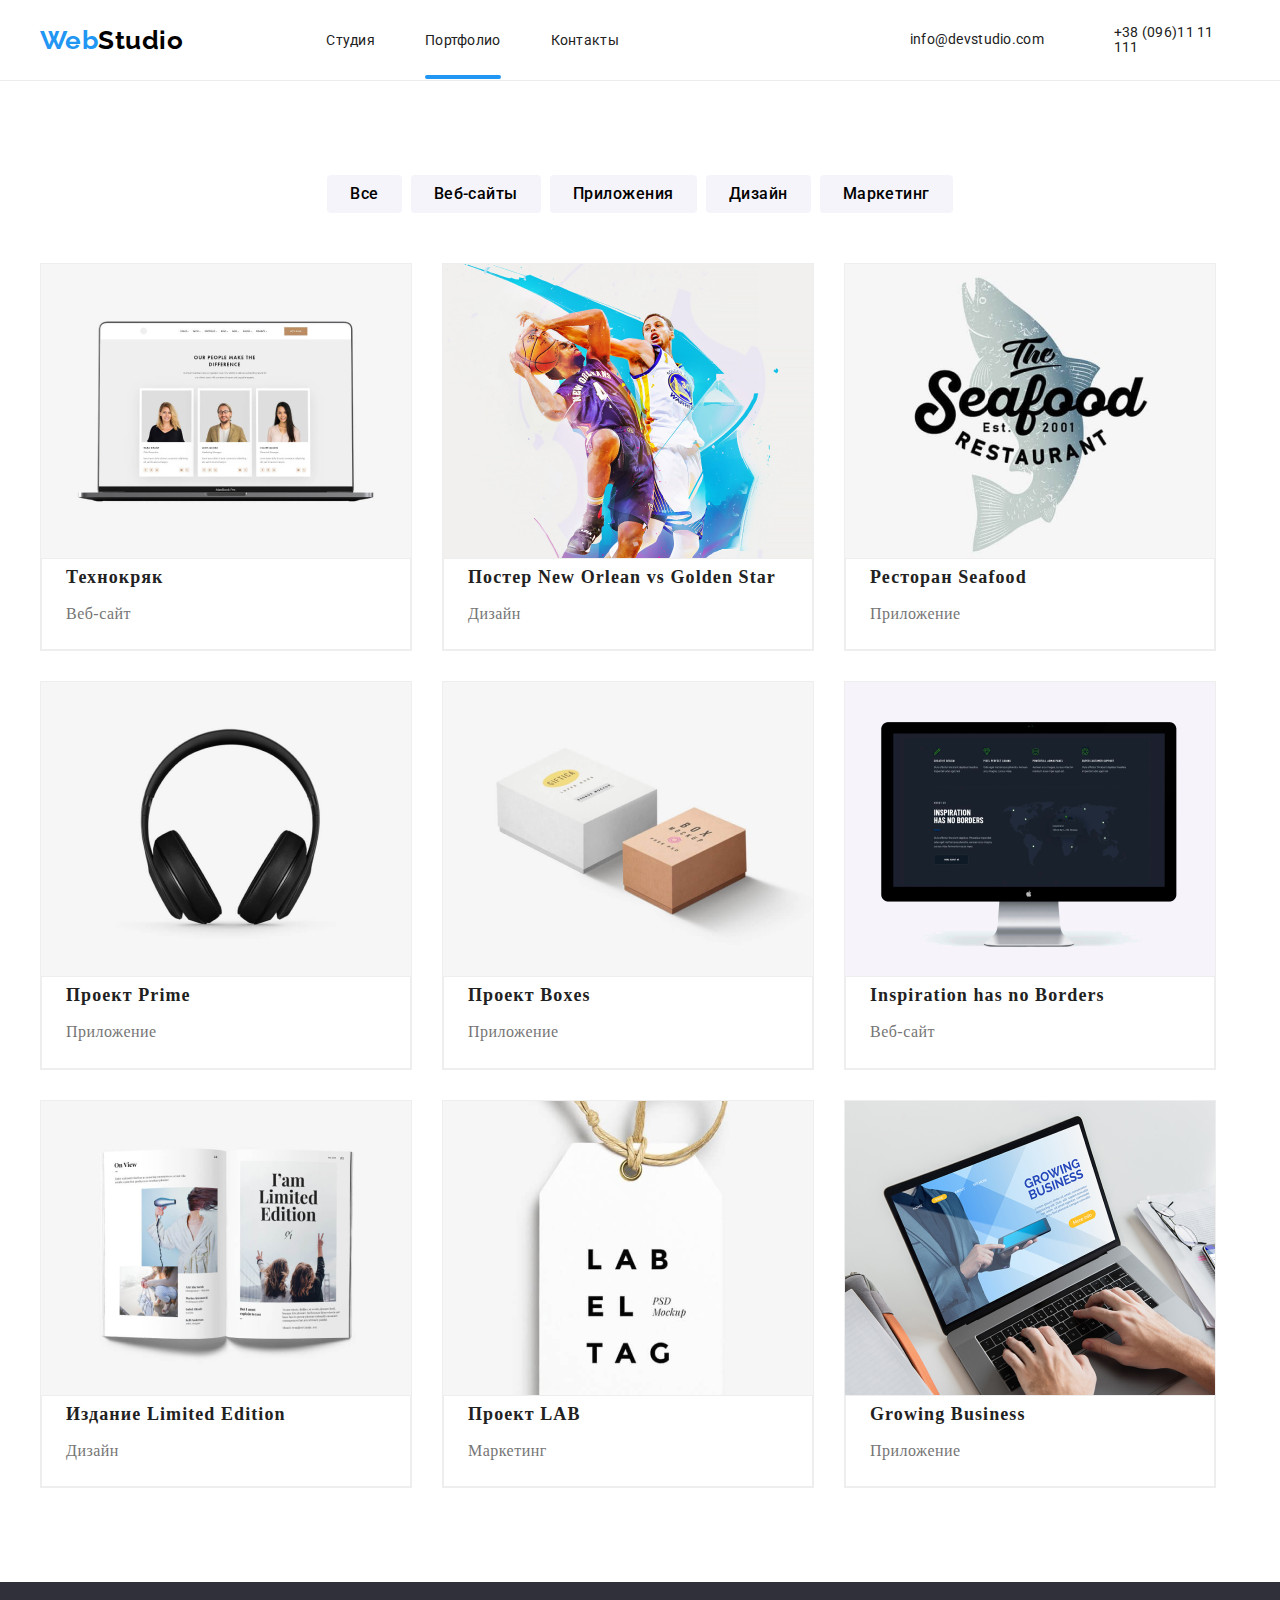
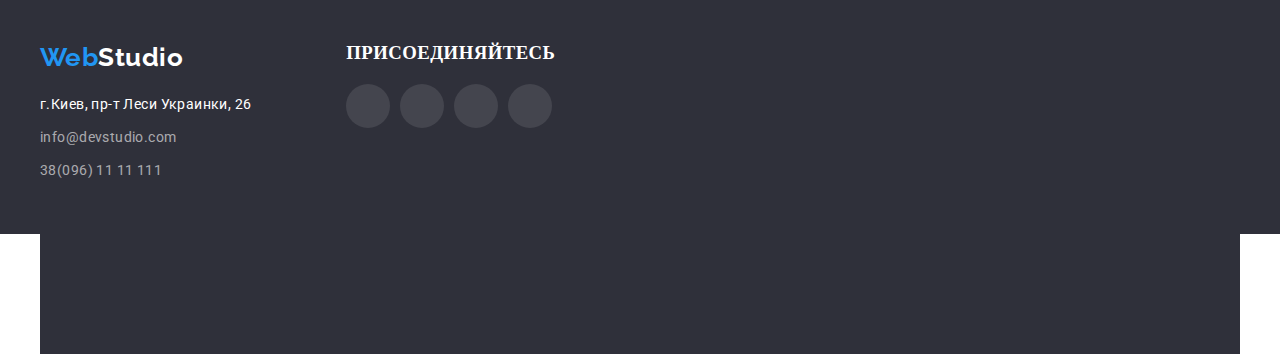
==== portfolio.html @ f06021f8 "start_repo#6" ====
<!DOCTYPE html>
<html lang="ru">
<!--Индекс первая страница-->

<head>
    <meta charset="UTF-8">
    <meta http-equiv="X-UA-Compatible" content="IE=edge">
    <meta name="viewport" content="width=device-width, initial-scale=1.0">
    <link rel="stylesheet" href="https://cdnjs.cloudflare.com/ajax/libs/modern-normalize/1.0.0/modern-normalize.min.css"
        integrity="sha512-ISS7cAi1PEhQ8jnbJpJZMd29NlhNj4AWYyLOSp2CE/CsHxTCu+r+t0D2yoJudVrd0/8fTVPUVDzY5Tvli75u/g=="
        crossorigin="anonymous" />
    <link
        href="https://fonts.googleapis.com/css2?family=Oleo+Script&family=Raleway:ital,wght@0,700;1,400&family=Roboto:ital,wght@0,400;0,500;0,700;0,900;1,400;1,500;1,700;1,900&display=swap"
        rel="stylesheet">
    <link rel="stylesheet" href="./css_first_page/style.css">
    <title> portfolio </title>
</head>


<body class="font-style">
    <header class="header">
        <div class="container header-container">
            <a class="logo list link" lang="en" href="./index.html" rel="noopener noreferrer">
                <span class="logo-web">Web</span><span class="header-logo">Studio</span>
            </a>
            <!--шапка навигации-->
            <nav class="navigation">
                <ul class="navigation-list list">
                    <li class="navigation-item list">
                        <a class="navigation-link link" href="./index.html">Студия</a>
                    </li>
                    <li class="navigation-item">
                        <a class="navigation-link link current" href="./portfolio.html">Портфолио</a>
                    </li>
                    <li class="navigation-item">
                        <a class="navigation-link link" href="Контакты">Контакты</a>
                    </li>
                </ul>
            </nav>
            <ul class="header-contakt list">
                <li class="header-contakt-item"><a class="header-contakt-link link" href="mailto:info@devstudio.com">
                        <svg class="header-contakt-link_icon_mail" width="16" heigth="12">
                            <use href="./SVG/sprite.svg#envelope">
                            </use>
                        </svg>
                        info@devstudio.com</a></li>
                <li class="header-contakt-item"><a class="header-contakt-link link" href="tel:+380961111111">
                        <svg class="header-contakt-link_icon_tlf" width="10" heigth="16">
                            <use href="./SVG/sprite.svg#icon-smartphone">

                            </use>
                        </svg>
                        +38 (096)11 11 111</a>
                </li>
            </ul>
        </div>
    </header>


    <main>
        <section class="portfolio">
            <div class="portfolio-container">
                <h1 hidden> Портфолио </h1>
                <h2 hidden> Фильтры </h2>
                <ul class="filter-link">
                    <li class="filter-item">
                        <button class="filter-btn" type="button">Все</button>
                    </li>
                    <li class="filter-item">
                        <button class="filter-btn" type="button">Веб-сайты</button>
                    </li>
                    <li class="filter-item">
                        <button class="filter-btn" type="button">Приложения</button>
                    </li>
                    <li class="filter-item">
                        <button class="filter-btn" type="button">Дизайн</button>
                    </li>
                    <li class="filter-item">
                        <button class="filter-btn" type="button">Маркетинг</button>
                    </li>
                </ul>
                <!-- ======= PROJECTS ====== -->
                <h2 hidden> Проэкты </h2>
                <ul class="project-link">
                    <li class="project-link-item list">
                        <a class="project-card link" href="http://" target="_blank" rel="noopener noreferrer">
                            <div class="project-info-box">
                                <img class="project-card" src="./IMG/portfolio/project-1.png" alt="project-1"
                                    width="370" height="294">
                                <P class="project-card-text">
                                    Технокряк это современная площадка распространения коронавируса. Компании используют
                                    эту платформу для цифрового шпионажа и атак на защищённые сервера конкурентов.
                                </P>
                            </div>
                            <div class="project-border">
                                <h3 class="project-name">Технокряк</h3>
                                <p class="project-content">Веб-сайт</p>
                            </div>
                        </a>
                    </li>
                    <li class="project-link-item list">
                        <a class="project-card link" href="http://" target="_blank" rel="noopener noreferrer">
                            <div class="project-info-box">
                                <img class="project-card" src="./IMG/portfolio/project-2.png" alt="project-2"
                                    width="370" height="294">
                                <p class="project-card-text">
                                    was is das? )))) #text information#
                                </p>
                            </div>
                            <div class="project-border">
                                <h3 class="project-name">Постер New Orlean vs Golden Star</h3>
                                <p class="project-content">Дизайн</p>
                            </div>
                        </a>
                    </li>
                    <li class="project-link-item list">
                        <a class="project-card link" href="http://" target="_blank" rel="noopener noreferrer">
                            <div class="project-info-box">
                                <img class="project-card" src="./IMG/portfolio/project-3.png" alt="project-3"
                                    width="370" height="294">
                                <p class="project-card-text">
                                    was is das? )))) #text information#
                                </p>
                            </div>
                            <div class="project-border">
                                <h3 class="project-name">Ресторан Seafood</h3>
                                <p class="project-content">Приложение</p>
                            </div>
                        </a>
                    </li>
                    <li class="project-link-item list">
                        <a class="project-card link" href="http://" target="_blank" rel="noopener noreferrer">
                            <div class="project-info-box">
                                <img class="project-card" src="./IMG/portfolio/project-4.png" alt="project-4"
                                    width="370" height="294">
                                <p class="project-card-text">
                                    was is das? )))) #text information#
                                </p>
                            </div>
                            <div class="project-border">
                                <h3 class="project-name">Проект Prime</h3>
                                <p class="project-content">Приложение</p>
                            </div>
                        </a>
                    </li>
                    <li class="project-link-item list">
                        <a class="project-card link" href="http://" target="_blank" rel="noopener noreferrer">
                            <div class="project-info-box">
                                <img class="project-card" src="./IMG/portfolio/project-5.png" alt="project-5"
                                    width="370" height="294">
                                <p class="project-card-text">
                                    was is das? )))) #text information#
                                </p>
                            </div>
                            <div class="project-border">
                                <h3 class="project-name">Проект Boxes</h3>
                                <p class="project-content">Приложение</p>
                            </div>
                        </a>
                    </li>
                    <li class="project-link-item list">
                        <a class="project-card link" href="http://" target="_blank" rel="noopener noreferrer">
                            <div class="project-info-box">
                                <img class="project-card" src="./IMG/portfolio/project-6.png" alt="project-6"
                                    width="370" height="294">
                                <p class="project-card-text">
                                    was is das? )))) #text information#
                                </p>
                            </div>
                            <div class="project-border">
                                <h3 class="project-name">Inspiration has no Borders</h3>
                                <p class="project-content">Веб-сайт</p>
                            </div>
                        </a>
                    </li>
                    <li class="project-link-item list">
                        <a class="project-card link" href="http://" target="_blank" rel="noopener noreferrer">
                            <div class="project-info-box">
                                <img class="project-card" src="./IMG/portfolio/project-7.png" alt="project-7"
                                    width="370" height="294">
                                <p class="project-card-text">
                                    was is das? )))) #text information#
                                </p>
                            </div>
                            <div class="project-border">
                                <h3 class="project-name">Издание Limited Edition</h3>
                                <p class="project-content">Дизайн</p>
                            </div>
                        </a>
                    </li>
                    <li class="project-link-item list">
                        <a class="project-card link" href="http://" target="_blank" rel="noopener noreferrer">
                            <div class="project-info-box">
                                <img class="project-card" src="./IMG/portfolio/project-8.png" alt="project-8"
                                    width="370" height="294">
                                <p class="project-card-text">
                                    was is das? )))) #text information#
                                </p>
                            </div>
                            <div class="project-border">
                                <h3 class="project-name">Проект LAB</h3>
                                <p class="project-content">Маркетинг</p>
                            </div>
                        </a>
                    </li>
                    <li class="project-link-item list">
                        <a class="project-card link" href="http://" target="_blank" rel="noopener noreferrer">
                            <div class="project-info-box">
                                <img class="project-card" src="./IMG/portfolio/project-9.png" alt="project-9"
                                    width="370" height="294">
                                <p class="project-card-text">
                                    was is das? )))) #text information#
                                </p>
                            </div>
                            <div class="project-border">
                                <h3 class="project-name">Growing Business</h3>
                                <p class="project-content">Приложение</p>
                            </div>
                        </a>
                    </li>
                </ul>
            </div>
        </section>
    </main>

    <footer class="futer">
        <div class="futer-container">
            <!--Контактная информация-->
            <h2 hidden>Контакты</h2>
            <div class="futer-kontakt-box">
                <a class="logo list link" lang="en" href="./index.html" rel="noopener noreferrer">
                    <span class="futer-logo-web">Web</span><span class="futer-logo">Studio</span>
                </a>
                <address class="address">
                    <ul class="futer-link">
                        <li class="futer-address list">
                            <a class="futer-kontakt-text link" href="https://goo.gl/maps/Bj5NZJTDuqSYe3zM9"
                                target="_blank" rel="noopener noreferrer"> г.Киев, пр-т Леси Украинки, 26
                            </a>
                        </li>
                        <li class="futer-address list">
                            <a class="futer-kontakt link" href="mailtoinfo@devstudio.com">info@devstudio.com</a>
                        </li>
                        <li class="futer-address list">
                            <a class="futer-kontakt link link" href="tel:+380961111111">38(096) 11 11 111</a>
                        </li>
                    </ul>
                </address>
            </div>
            <div class="futer-social-box">
                <h3 class="futer-social-titel">присоединяйтесь</h3>
                <ul class="social-box">
                    <li class="social-item list">
                        <a class="social-link link" href="">
                            <svg class="social_link-icon">
                                <use href="./SVG/sprite.svg#instagram"></use>
                            </svg></a>
                    </li>
                    <li class="social-item list link">
                        <a class="social-link link" href="">
                            <svg class="social_link-icon">
                                <use href="./SVG/sprite.svg#twitter"></use>
                            </svg></a>
                    </li>
                    <li class="social-item list link">
                        <a class="social-link link" href="">
                            <svg class="social_link-icon">
                                <use href="./SVG/sprite.svg#facebook"></use>
                            </svg></a>
                    </li>
                    <li class="social-item list link">
                        <a class="social-link link" href="">
                            <svg class="social_link-icon">
                                <use href="./SVG/sprite.svg#linkedin"></use>
                            </svg></a>
                    </li>
                </ul>
            </div>
        </div>
    </footer>

</body>

</html>
---- css_first_page/style.css ----
* {
  margin: 0;
  padding: 0;
  /* max-width: 1200px; */
}
:root {
  --main-font: 'Roboto', sans-serif;
  --main-text-color: #212121;
  --second-text-color: #757575;
  --bg-color: #ffffff;
  --accent-color: #2196f3;
  --text-style: normal;
  --grid-margin: 15px;
}
body {
  font-style: var(--main-font);
  letter-spacing: 0.03em;
  height: 100%;
  width: 100%;
}
.link {
  text-decoration: none;
}
.list {
  list-style: none;
}
h1,
h2,
h3,
h4,
h5,
h6,
p {
  margin: 0;
  padding: 0;
  font-weight: 700;
}
ul,
ol {
  margin: 0;
  padding: 0;
}
img {
  display: block;
}
.address {
  font-style: normal;
  padding: 20px 0 0 0;
}
/*==========Стили для Головы===========*/
.container {
  display: flex;
  align-items: center;
  max-width: 1200px;
  margin: 0 auto;
  padding: 0 15;
}

/*=======LOGO=========*/
.logo {
  font-family: Raleway;
  font-weight: 700;
  font-size: 26px;
  line-height: 1.19;
  margin-right: 93px;
  margin-top: 0px;
  margin-left: 0px;
}
.logo-web {
  color: var(--accent-color);
}
.header-logo {
  color: #000;
}
.logo-futer {
  color: #fff;
}

/* =========HEADER========= */

.header {
  height: 80px;
  margin: 0;
  padding: 0;
  border-bottom: 1px solid #ececec;
}
.header-container {
  height: inherit;
  align-items: center;
  max-width: 1200px;
  margin: 0 auto;
  padding: 0 15;
}
.navigaion {
  height: inherit;
  margin: 24px 0 25px 93px;
}
.navigation-list {
  display: flex;
  height: inherit;
}
.navigation-item {
  height: inherit;
  display: flex;
  justify-content: center;
  margin-left: 50px;
  display: block;
}
.navigation-link {
  position: relative;
  color: var(--main-text-color);
  font-family: var(--main-font);
  font-style: 500;
  font-size: 14px;
  line-height: 1.1;
  letter-spacing: 0.02em;
}
/* .navigation-link::after, */
.navigation-link::after {
  content: '';

  position: absolute;
  left: 0;
  top: 43px;

  opacity: 0;
  height: 4px;
  width: 100%;
  background: var(--accent-color);
  border-radius: 2px;
}
/* .navigation-link.current, */
.navigation-link.current::after {
  /* position: absolute; */
  display: block;
  opacity: 1;
  color: var(--accent-color);
}

.header-contakt {
  display: flex;
  margin: 32px 0px 32px 215px;
  height: 80px;
  align-items: center;
}
.header-contakt-item {
  margin-left: 50px;
}
.header-contakt-link {
  display: flex;
  align-items: center;
  color: var(--main-text-color);
  fill: var(--main-text-color);
  font-family: var(--main-font);
  font-style: 500;
  font-size: 14px;
  line-height: 1.1;
  letter-spacing: 0.02em;
}
.header-contakt-link_icon_mail,
.header-contakt-link_icon_tlf {
  display: block;
  margin: 0 10px 0 0;
}
.navigation-link:hover,
.navigation-link:focus,
.header-contakt-link:focus,
.header-contakt-link:hover {
  color: var(--accent-color);
  fill: var(--accent-color);
}
.header-contakt-link:hover.header-contakt-link_icon_mail,
.header-contakt-link:focus.header-contakt-link_icon_mail,
.header-contakt-link:hover.header-contakt-link_icon_tlf,
.header-contakt-link:focus.header-contakt-link_icon_tlf {
  fill: var(--accent-color);
  color: var(--accent-color);
}
/* .navigation-link:active {
  color: #188ce8;
} ===== не могу настроить активную страницу===*/

/*========= ГЛАВНОЕ НАПОЛНЕНИЕ ============*/

/*========== HERO HEDER =======*/
.section-hero {
  background-color: #2f303a;
  margin: 0;
  padding: 0;
}
.bg-container {
  background-color: #c4c4c4;
  background-image: linear-gradient(
      to left,
      rgba(47, 48, 58, 0.4),
      rgba(47, 48, 58, 0.4)
    ),
    url('../IMG/background/b-g_hero.jpg');

  display: block;
  padding: 200px 0;
  height: 600px;
  max-width: 1600px;
  margin: 0 auto;

  background-repeat: no-repeat;
  background-size: cover;
  background-position: center;
}
.hero-container {
  display: flex;
  flex-direction: column;
  align-items: center;
}
.header-title {
  font-family: var(--main-font);
  font-weight: 900;
  font-size: 44px;
  line-height: 60px;
  letter-spacing: 0.06em;
  text-transform: uppercase;
  color: #ffffff;
  max-width: calc(100% / 1.72);
  margin: 0 0 30px 0;
  text-align: center;
  display: block;
}
.header-btn {
  width: 200px;
  height: 50px;
  border-radius: 4px;

  font-family: var(--main-font);
  font-size: 16px;
  line-height: 1.87;
  font-weight: 700;
  background: var(--accent-color);
  color: var(--bg-color);
  margin: 0 auto;
  padding: 10px 0;
  letter-spacing: 0.06em;
  display: block;
  cursor: pointer;
  box-shadow: 0px 4px 4px 0px rgba(0, 0, 0, 0.15);
}
.header-btn:hover,
.header-btn:focus {
  box-shadow: 0px 4px 4px 0px #ffff;
  color: #2f303a;
  background-color: #188ce8;
}

/* ====== ОСОБЕННОСТИ =======*/
/* .visualy-hidden-title {
  position: absolute;
  clip: rect(0 0 0 0);
  width: 1px;
  height: 1px;
  margin: -1px;
} */

.features {
  padding: 94px 0;
}
.features-link {
  display: flex;
  /* margin: calc(-1 * var(--grid-list-item-margin)); */
  margin-right: 30px;
}
.features-link:last-child {
  margin: 0;
}
.features_full-box {
  display: flex;
  display: inline;
}
.features-up-box_icon {
  display: block;
  background: #f5f4fa;
  height: 120px;
  margin: 0 0 30px 0;
  padding: 0 0 25px 0;
  border-radius: 4px;
}

.featires-box_icon {
  margin: 0 auto;
  padding: 30px 100px;
  width: 270px;
  height: 120px;
}

.features-box {
  width: 270px;
  height: 101px;
  box-sizing: border-box;
}
.features-titel {
  margin-bottom: 10px;
  font-family: var(--main-font);
  font-weight: 700;
  font-size: 14px;
  line-height: 1.14;
  text-transform: uppercase;
  color: #212121;
}
.features-text {
  font-family: var(--main-font);
  font-weight: normal;
  font-size: 14px;
  line-height: 1.71;
  color: #757575;
}

/*===== ЧЕМ ЗАНИМАЕМСЯ ======*/
.doing {
  margin: 0;
  padding: 0 0 94px 0;
}
.container-doing {
  /* display: flex; */
  align-items: center;
  max-width: 1200px;
  max-height: 386px;
  margin: 0 auto;
  padding: 0 15;
}
.doing-img {
  list-style: none;
  display: flex;
  padding: 0;
  /* margin: 0 15px 0 15px; */
}
.doing-link {
  list-style: none;
  margin-right: 30px;
  max-width: 370px;
  /* justify-content: space-around; */
}
.doing-link:last-child {
  margin-right: 15px;
}
.doing-link:first-child {
  margin-left: 15px;
}
.doing-title {
  margin: 0 0 50px 0;
  padding: 0;
  font-size: 36px;
  line-height: 1.2;
  text-align: center;
}
.doing-img {
  position: relative;
}
.doing-text-thumb {
  position: absolute;
  bottom: 0;
  width: 370px;
  height: 70px;

  text-justify: center;
  text-align: center;
  padding-top: 27px;

  font-family: var(--main-font);
  font-style: normal;
  font-weight: 700;
  font-size: 14px;
  line-height: 1.14;
  letter-spacing: 0.03em;
  text-transform: uppercase;
  color: #ffffff;
  background-color: rgba(47, 48, 58, 0.8);
}

/*=======FOR SECTION команда====*/
.team-container {
  /* max-width: auto; */
  align-items: center;
  margin: 0 auto;
  padding: 94px 0;
  background-color: rgba(245, 244, 250, 1);
}
.team-title {
  font-family: var(--main-font);
  font-weight: 700;
  font-size: 36px;
  line-height: 1.16;
  text-align: center;
  padding: 0 0 50px 0;
}
.team-link {
  display: flex;
  justify-content: center;
}
.team-card {
  width: 270px;
  height: 428px;
  margin-right: 30px;
}
.team-card:last-child {
  margin-right: 15px;
}
.team-card:first-child {
  margin-left: 15px;
}
.card {
  box-shadow: 0px 1px 3px rgba(0, 0, 0, 0.12), 0px 1px 1px rgba(0, 0, 0, 0.14),
    0px 2px 1px rgba(0, 0, 0, 0.2);
  border-radius: 0px 0px 4px 4px;
  background-color: #ffffff;
  font-family: var(--main-font);
  font-weight: 500;
  font-size: 16px;
  line-height: 1.18;
  text-align: center;
  color: #212121;
  cursor: pointer;
}
.team-link:last-child {
  margin-right: 0;
}
.team-img {
  margin-bottom: 30px;
}
.card-name {
  margin-bottom: 10px;
}
.card-profetion {
  margin-bottom: 16px;
  font-weight: normal;
  color: var(--second-text-color);
}
.team-social-box {
  display: flex;
  padding: 0;
  /* margin: 0 32px; */

  align-items: center;
  justify-content: center;
}
.team-social-link {
  display: flex;
  padding: 12px;
}
.team-social_link-icon {
  width: 20px;
  height: 20px;
  fill: var(--second-text-color);
}
.team-social-item {
  display: block;
  height: 44px;
  width: 44px;
  background-color: var(--bg-color);
  margin: calc(-1 * var(--grid-margin));
  border-radius: 50%;
  margin: 0 10px 0 0;
}
.team-social_link-icon:hover,
.team-social_link-icon:focus,
.team-social-item:hover,
.team-social-item:focus {
  background: var(--accent-color);
  fill: #ffffff;
}

/* ========== PERMANENT-CLIENT ======== */

.permanent-client-section {
  display: block;
  /* background-color: rgba(255, 255, 255, 0.1); */
  /* height: 182px; */
}
.client-container {
  display: flex;
  align-items: center;
  max-width: 1200px;
  margin: 0 auto;
  padding: 0 15;
}
.clients-titel {
  text-transform: uppercase;
  text-align: center;
  padding: 63px 0 50px 0;
}
.permanent-client {
  display: flex;
  align-items: center;
  justify-content: center;
  /* margin: calc(-1 * var(--grid-margin)); */
  padding: 0 0 94px 0;
}
.client-card-link {
  display: block;
  margin: var(--grid-margin);
  /* width: calc(100% / 6 - (2 * var(--grid-margin))); */
  width: 170px;
  height: 90px;
  border-radius: 4px;
  border: 1px solid 175, 177, 184, 1;
}
.client-card-item {
  display: flex;
  height: 90px;
  margin: 0;
  align-items: center;
  justify-content: center;
  border: 1px solid #afb1b8;
  border-radius: 4px;
  fill: #afb1b8;
}
.cloent-card-icon {
  width: 44px;
  height: 50px;
  display: block;
}
.client-card-link:hover .client-card-item,
.client-card-link:focus .client-card-item {
  fill: var(--accent-color);
  border: 1px solid var(--accent-color);
  border-radius: 4px;
}
/*======= FOOTER========*/
.futer {
  /* display: flex; */
  background-color: #2f303a;
  margin: 0;
  padding: 0;
  height: 252px;
}
.futer-container {
  display: flex;
  /* align-items: center; */
  max-width: 1200px;
  height: inherit;
  background-color: #2f303a;
  margin: 0 auto;
  padding: 60px 0 60px 0;
}
.futer-logo-list {
  margin: 0 0 20px 0;
  text-decoration: none;
  font-family: Raleway;
  font-style: normal;
  font-weight: 700;
  font-size: 26px;
  line-height: 1.2;
  letter-spacing: 0.03em;
}
.futer-logo-web {
  color: #2196f3;
}
.futer-logo {
  color: #ffffff;
}
.futer-address {
  font-family: var(--main-font);
  font-style: Regular;
  font-size: 14px;
  line-height: 1.71;
  letter-spacing: 0.03em;
  margin: 0 0 9px 0;
  list-style: none;
}

.futer-address:last-child {
  margin-bottom: 0;
}
.futer-kontakt-text {
  color: var(--bg-color);
}
.futer-kontakt {
  color: rgba(255, 255, 255, 0.6);
}

.futer-kontakt-icon {
  width: 14px;
  height: 14px;
  fill: var(--second-text-color);
}
.futer-kontakt-icon:focus,
.futer-kontakt:hover,
.futer-kontakt-icon:hover,
.futer-kontakt:focus {
  fill: var(--bg-color);
  color: var(--bg-color);
}

/* .futer-address:focus.futer-addres-icon.futer-addres-icon,
.futer-address:hover.futer-addres-icon.futer-addres-icon {
  fill: var(--second-text-color);
  color: var(--second-text-color);
} */
.futer-addres-icon {
  width: 14px;
  height: 14px;
  fill: var(--bg-color);
}
.futer-addres-icon.futer-addres-icon:hover,
.futer-kontakt-text.futer-kontakt-text:hover {
  fill: var(--second-text-color);
  color: var(--second-text-color);
}
.social-item {
  display: block;
  height: 44px;
  width: 44px;
  background-color: rgba(255, 255, 255, 0.1);
  margin: calc(-1 * var(--grid-margin));
  border-radius: 50%;
  margin: 0 10px 0 0;
}

.futer-social-titel {
  text-transform: uppercase;
  color: var(--bg-color);
  margin-top: 0;
  padding: 0 0 20px 0;
}
.futer-social-box {
  margin: 0 0 0 70px;
  padding: 0 0 100px 0;
}
.futer-link {
  padding: 0;
}
.social-box {
  display: flex;
  padding: 0;
  /* margin: 0 32px; */
  /* align-items: center;
  justify-content: center; */
}
.social-link {
  display: flex;
  padding: 12px;
}
.social_link-icon {
  width: 20px;
  height: 20px;
  fill: var(--second-text-color);
}
.social-item {
  display: block;
  height: 44px;
  width: 44px;
  background-color: rgba(255, 255, 255, 0.1);
  margin: calc(-1 * var(--grid-margin));
  border-radius: 50%;
  margin: 0 10px 0 0;
}
.social_link-icon:hover,
.social_link-icon:focus,
.social-item:hover,
.social-item:focus {
  background: var(--accent-color);
  fill: #ffffff;
}

/* =========  PORTFOLIO  ========= */
.portfolio {
  margin: 0;
  padding: 94px 0;
}
.portfolio-container {
  /* display: flex; */
  align-items: center;
  max-width: 1200px;
  margin: 0 auto;
  padding: 0 15;
}
/* ====NAVIGATION BTN======== */

.filter-link {
  display: flex;
  justify-content: center;
  margin: 0 0 50px 0;
  padding: 0;
  list-style: none;
}
.filter-item + .filter-item {
  margin-left: 9px;
}
.filter-btn {
  font-family: var(--main-font);
  font-weight: 500;
  font-size: 16px;
  line-height: 1.62;
  letter-spacing: 0.03em;
  text-align: center;
  background-color: #f5f4fa;
  color: inherit;
  border-radius: 4px;
  border: transparent;
  padding: 6px 23px;
  display: block;
}
.filter-btn:hover,
.filter-btn:focus {
  color: #ffffff;
  background-color: #2196f3;
  box-shadow: 0px 3px 1px rgba(0, 0, 0, 0.1), 0px 1px 2px rgba(0, 0, 0, 0.08),
    0px 2px 2px rgba(0, 0, 0, 0.12);
}

/* ====== ПРОЭКТЫ ======  */
.project-link {
  display: flex;
  flex-wrap: wrap;
  margin: calc(-1 * var(--grid-margin));
  padding: 0;
  list-style: none;
}
.project-link-item {
  /* position: relative; */
  margin: var(--grid-margin);
  /* width: calc(100% / 3 - 2 * var(--grid-margin)); */
  border: 1px solid #eeeeee;
}
.project-info-box {
  position: relative;
}
.project-card-text {
  position: absolute;
  top: 0;
  width: 100%;
  height: 100%;
  background: rgba(33, 150, 243, 0.9);
  color: #ffffff;
  padding: 63px 24px;

  font-family: var(--main-font);
  font-style: var(--text-style);
  font-size: 18px;
  line-height: 1.56;
  letter-spacing: 0.03em;
  opacity: 0;
}
.project-card-text:focus,
.project-card-text:hover {
  opacity: 1;
  transition: 250ms;
}

.project-border {
  border: 1px solid #eeeeee;
  cursor: pointer;
}
.project-card {
  display: block;
  align-items: center;
  max-width: 100%;
  margin: 0;
}
.project-name {
  display: block;
  margin: 0 0 4px 0;
  padding: 0 0 0 24px;
  font-weight: bold;
  color: #212121;
  font-size: 18px;
  line-height: 2;
  letter-spacing: 0.06em;
}
.project-content {
  display: block;
  margin: 0 0 20px 0;
  padding: 0 24px;
  font-weight: normal;
  font-size: 16px;
  line-height: 1.9;
  letter-spacing: 0.03em;
  color: var(--second-text-color);
}
.project-link-item:hover,
.project-link-item:focus {
  box-shadow: 0px 1px 1px rgba(0, 0, 0, 0.12), 0px 4px 4px rgba(0, 0, 0, 0.06),
    1px 4px 6px rgba(0, 0, 0, 0.16);
}

/* ======= BACKDROP =========== */
.backdrop {
  position: fixed;
  pointer-events: none;
  opacity: 1;
  top: 0;
  left: 0;
  height: 100%;
  width: 100%;
  background: rgba(0, 0, 0, 0.2);
}
.backdrop.is-hidden {
  opacity: 0;
  pointer-events: none;
}

/* MODAL модальное окно */
.modal {
  position: absolute;
  top: 50%;
  left: 50%;
  transform: translate(-50%, -50%);
  height: 581px;
  width: 528px;
  background-color: #ffffff;
  box-shadow: 0px 1px 3px rgba(0, 0, 0, 0.12), 0px 1px 1px rgba(0, 0, 0, 0.14),
    0px 2px 1px rgba(0, 0, 0, 0.2);
  border-radius: 4px;
}
.close-modal-button {
  position: absolute;
  top: 8px;
  right: 8px;
  padding: 5px;
  cursor: pointer;
  background-color: rgba(0, 0, 0, 0.2);
  border: 1px solid rgba(0, 0, 0, 0.1);
  border-radius: 50%;
}
.close-modal-button-icon {
  display: block;
}
.close-modal-button:focus,
.close-modal-button:hover {
  fill: var(--accent-color);
}
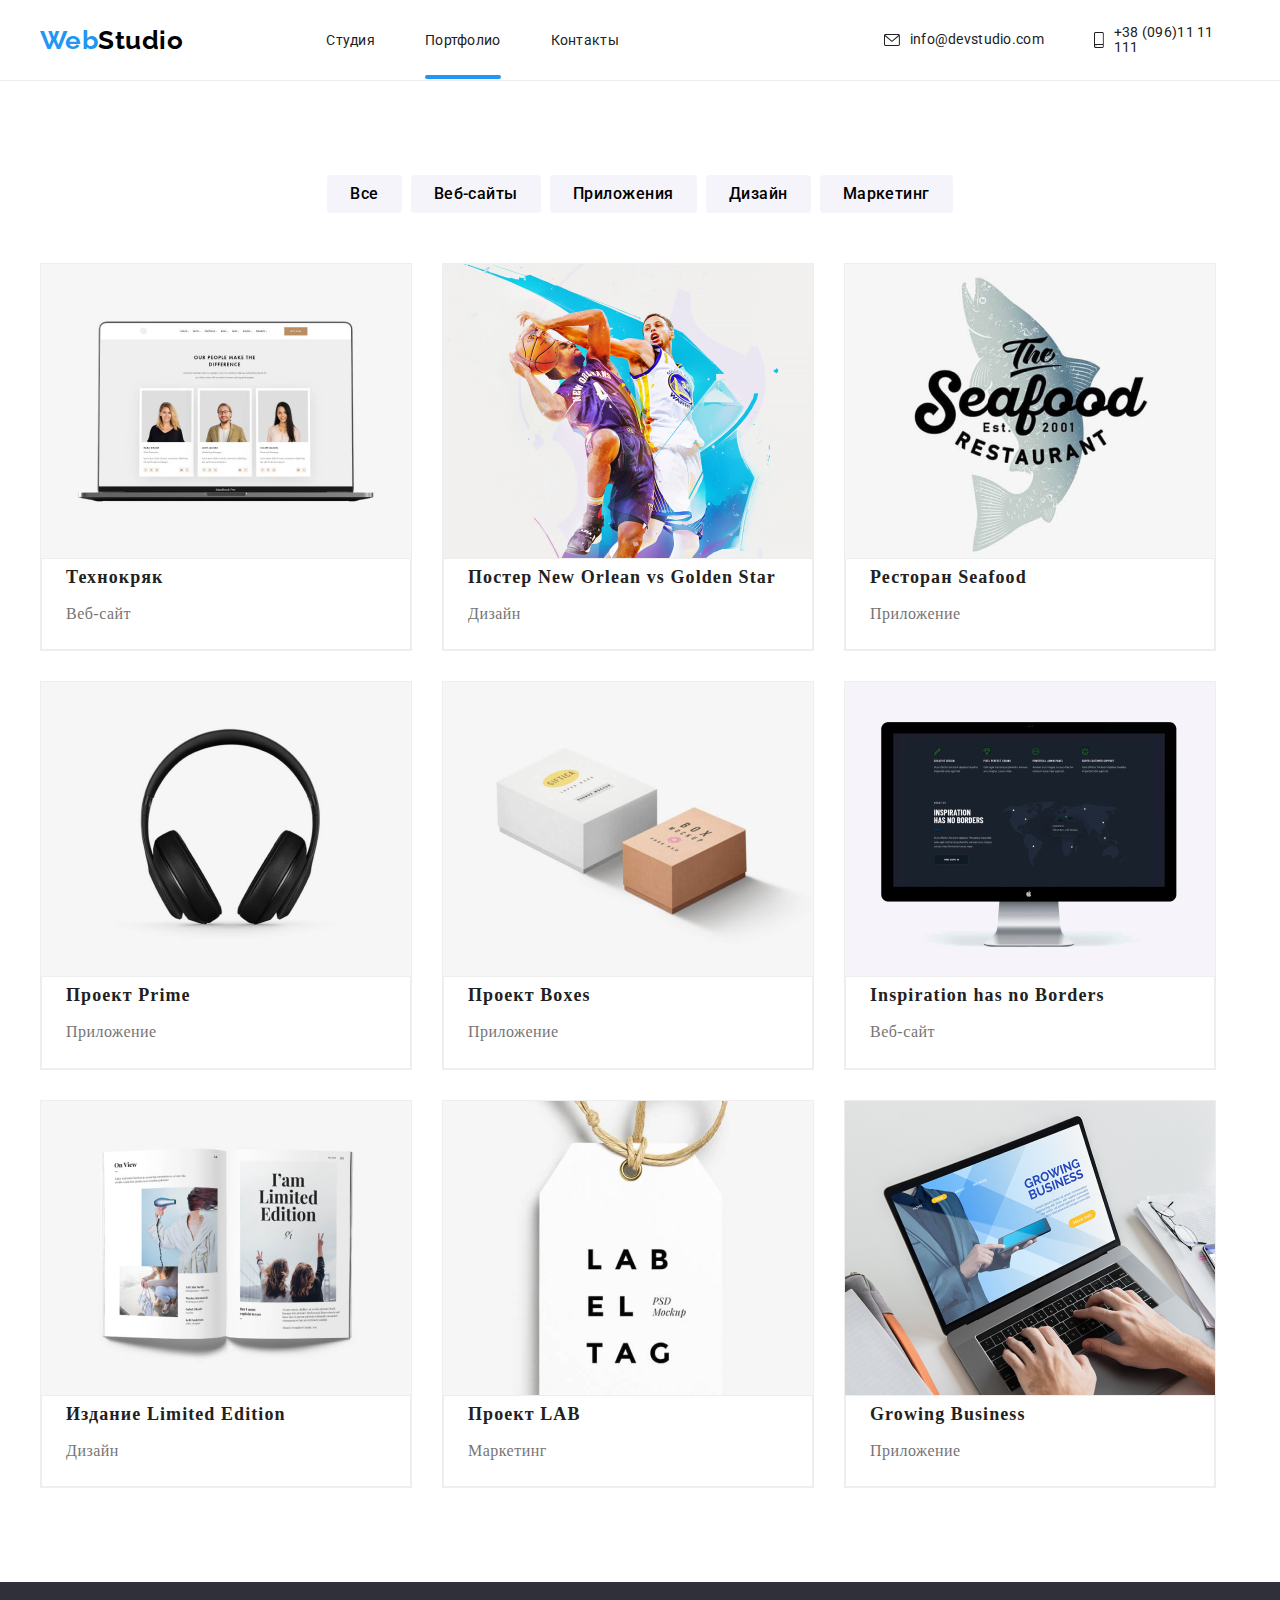
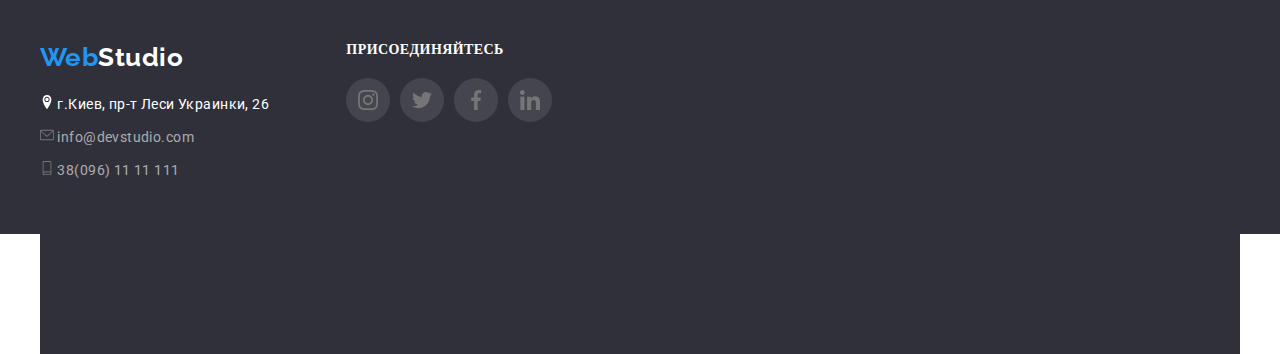
==== commit a258ba3c: "пилим" ====
--- a/portfolio.html
+++ b/portfolio.html
@@ -33,20 +33,20 @@
                         <a class="navigation-link link current" href="./portfolio.html">Портфолио</a>
                     </li>
                     <li class="navigation-item">
-                        <a class="navigation-link link" href="Контакты">Контакты</a>
+                        <a class="navigation-link link" href="text.html#futer">Контакты</a>
                     </li>
                 </ul>
             </nav>
             <ul class="header-contakt list">
                 <li class="header-contakt-item"><a class="header-contakt-link link" href="mailto:info@devstudio.com">
                         <svg class="header-contakt-link_icon_mail" width="16" heigth="12">
-                            <use href="./SVG/sprite.svg#envelope">
+                            <use href="./SVG/icon.svg#envelope">
                             </use>
                         </svg>
                         info@devstudio.com</a></li>
                 <li class="header-contakt-item"><a class="header-contakt-link link" href="tel:+380961111111">
                         <svg class="header-contakt-link_icon_tlf" width="10" heigth="16">
-                            <use href="./SVG/sprite.svg#icon-smartphone">
+                            <use href="./SVG/icon.svg#icon-smartphone">
 
                             </use>
                         </svg>
@@ -234,14 +234,24 @@
                 <address class="address">
                     <ul class="futer-link">
                         <li class="futer-address list">
+                            <svg class="futer-addres-icon">
+                                <use href="./SVG/icon.svg#icon-location2"></use>
+                            </svg>
                             <a class="futer-kontakt-text link" href="https://goo.gl/maps/Bj5NZJTDuqSYe3zM9"
                                 target="_blank" rel="noopener noreferrer"> г.Киев, пр-т Леси Украинки, 26
                             </a>
+
                         </li>
                         <li class="futer-address list">
+                            <svg class="futer-kontakt-icon">
+                                <use href="./SVG/icon.svg#envelope"></use>
+                            </svg>
                             <a class="futer-kontakt link" href="mailtoinfo@devstudio.com">info@devstudio.com</a>
                         </li>
                         <li class="futer-address list">
+                            <svg class="futer-kontakt-icon">
+                                <use href="./SVG/icon.svg#icon-smartphone"></use>
+                            </svg>
                             <a class="futer-kontakt link link" href="tel:+380961111111">38(096) 11 11 111</a>
                         </li>
                     </ul>
@@ -253,25 +263,25 @@
                     <li class="social-item list">
                         <a class="social-link link" href="">
                             <svg class="social_link-icon">
-                                <use href="./SVG/sprite.svg#instagram"></use>
+                                <use href="./SVG/icon.svg#instagram"></use>
                             </svg></a>
                     </li>
                     <li class="social-item list link">
                         <a class="social-link link" href="">
                             <svg class="social_link-icon">
-                                <use href="./SVG/sprite.svg#twitter"></use>
+                                <use href="./SVG/icon.svg#twitter"></use>
                             </svg></a>
                     </li>
                     <li class="social-item list link">
                         <a class="social-link link" href="">
                             <svg class="social_link-icon">
-                                <use href="./SVG/sprite.svg#facebook"></use>
+                                <use href="./SVG/icon.svg#facebook"></use>
                             </svg></a>
                     </li>
                     <li class="social-item list link">
                         <a class="social-link link" href="">
                             <svg class="social_link-icon">
-                                <use href="./SVG/sprite.svg#linkedin"></use>
+                                <use href="./SVG/icon.svg#linkedin"></use>
                             </svg></a>
                     </li>
                 </ul>
--- a/css_first_page/style.css
+++ b/css_first_page/style.css
@@ -122,6 +122,7 @@
   position: absolute;
   left: 0;
   top: 43px;
+  /* ====== опустить линию активной страницы ВАРИАНТ №1 */
 
   opacity: 0;
   height: 4px;
@@ -135,6 +136,7 @@
   display: block;
   opacity: 1;
   color: var(--accent-color);
+  /* transform: translatey(750%); ====== опустить линию активной страницы ВАРИАНТ №2*/
 }
 
 .header-contakt {
@@ -587,6 +589,79 @@
   fill: var(--bg-color);
   color: var(--bg-color);
 }
+.futer-mailing-box {
+  margin: 0 0 0 93px;
+}
+.futer-mailing-title {
+  font-family: var(--main-font);
+  font-style: regular;
+  font-weight: 700;
+  font-size: 14px;
+  line-height: 1.15;
+  letter-spacing: 0.03em;
+  text-transform: uppercase;
+  color: #ffffff;
+  padding: 0 0 20px 0;
+}
+.futer-mailing_form-box {
+  display: flex;
+}
+.futer-mailing-form {
+  display: block;
+}
+.futer-mailing-btn {
+  width: 200px;
+  height: 50px;
+  margin-left: 12px;
+
+  display: flex;
+  font-family: var(--main-font);
+  font-style: normal;
+  font-weight: 700;
+  font-size: 16px;
+  line-height: 1.9;
+
+  align-items: center;
+  text-align: center;
+  letter-spacing: 0.06em;
+  background-color: var(--accent-color);
+  /* box-shadow: 0px 4px 4px rgba(0, 0, 0, 0.15); */
+
+  border-radius: 4px;
+  border: none;
+  padding: 10px 28px;
+  color: var(--bg-color);
+}
+.futer-btn-icon {
+  width: 24px;
+  height: 24px;
+  margin: 0 auto;
+}
+
+.futer-mailing-btn:hover,
+.futer-mailing-btn:focus {
+  /* border: var(--accent-color); */
+  box-shadow: 0px 4px 4px rgba(0, 0, 0, 0.15);
+}
+.futer-mailing-line {
+  height: 50px;
+  width: 358px;
+
+  border-radius: 4px;
+  border: 1px solid rgba(255, 255, 255, 0.3);
+  filter: drop-shadow(0px 4px 4px rgba(0, 0, 0, 0.15));
+  background-color: #2f303a;
+
+  font-family: var(--main-font);
+  font-style: var(--text-style);
+  font-size: 16px;
+  line-height: 1.25;
+  align-items: center;
+  letter-spacing: 0.03em;
+  padding-left: 16px;
+
+  color: rgba(255, 255, 255, 0.6);
+}
 
 /* .futer-address:focus.futer-addres-icon.futer-addres-icon,
 .futer-address:hover.futer-addres-icon.futer-addres-icon {
@@ -614,6 +689,9 @@
 }
 
 .futer-social-titel {
+  font-size: 14px;
+  line-height: 1.15;
+  letter-spacing: 0.03em;
   text-transform: uppercase;
   color: var(--bg-color);
   margin-top: 0;
@@ -741,8 +819,12 @@
 .project-card-text:focus,
 .project-card-text:hover {
   opacity: 1;
-  transition: 250ms;
-}
+  transition: 250ms cubic-bezier(0.4, 0, 0.2, 1);
+}
+/* .project-card-text:focus::after,
+.project-card-text:hover::after {
+  transition: cubic-bezier(0.4, 0, 0.2, 1) 250ms;
+} */
 
 .project-border {
   border: 1px solid #eeeeee;
@@ -793,7 +875,8 @@
 }
 .backdrop.is-hidden {
   opacity: 0;
-  pointer-events: none;
+  /* pointer-events: none; */
+  transform: translate(-50% -50%) scale(1.1) 500ms;
 }
 
 /* MODAL модальное окно */
@@ -808,6 +891,110 @@
   box-shadow: 0px 1px 3px rgba(0, 0, 0, 0.12), 0px 1px 1px rgba(0, 0, 0, 0.14),
     0px 2px 1px rgba(0, 0, 0, 0.2);
   border-radius: 4px;
+  padding: 20px 40px;
+
+  transform: translate(-50% -50%) scale(0.9) 1000ms;
+}
+.madal-form-title {
+  font-family: var(--main-font);
+  font-style: var(--text-style);
+  font-weight: 700;
+  font-size: 20px;
+  line-height: 1.15;
+  text-align: center;
+  letter-spacing: 0.03em;
+
+  color: #212121;
+}
+.modal-form {
+  margin-top: 12px;
+}
+/* .modal-form-box {
+  display: block;
+} */
+.form-line-titel {
+  margin-top: 10px;
+  font-family: var(--main-font);
+  font-style: var(--text-style);
+  font-weight: normal;
+  font-size: 12px;
+  line-height: 1.16;
+  letter-spacing: 0.01em;
+
+  color: #757575;
+}
+
+.modal-form-line {
+  width: 100%;
+  height: 40px;
+  margin-top: 4px;
+  /* margin-bottom: 20px; */
+  border: 1px solid rgba(33, 33, 33, 0.2);
+  box-sizing: border-box;
+  border-radius: 4px;
+  padding-left: 10px;
+
+  font-family: var(--main-font);
+  font-style: var(--text-style);
+  font-weight: normal;
+  font-size: 12px;
+  line-height: 1.16;
+  letter-spacing: 0.01em;
+
+  color: #757575;
+}
+.modal-form-line.user-text {
+  margin-top: 4px;
+  font-family: var(--main-font);
+  font-style: normal;
+  font-weight: normal;
+  font-size: 14px;
+  line-height: 16px;
+  letter-spacing: 0.01em;
+  height: 120px;
+  padding: 12px 16px;
+
+  color: rgba(117, 117, 117, 0.5);
+}
+.chek-box {
+  position: relative;
+}
+.chek-text {
+  /* position: absolute; */
+  font-family: var(--main-font);
+  font-style: var(--text-style);
+  font-weight: normal;
+  font-size: 14px;
+  line-height: 1.7;
+  letter-spacing: 0.03em;
+
+  color: #757575;
+}
+.modal-btn-sub {
+  /* display: flex; */
+  position: absolute;
+  top: 50%;
+  left: 50%;
+  transform: translate(-50%, -50%);
+
+  width: 200px;
+  height: 50px;
+
+  text-align: center;
+  text-justify: inherit;
+  background-color: var(--accent-color);
+  border: none;
+
+  font-family: var(--main-font);
+  font-style: var(--text-style);
+  font-weight: 700;
+  font-size: 16px;
+  line-height: 1.9;
+  letter-spacing: 0.06em;
+  color: #ffffff;
+}
+.modal-btn-box {
+  position: relative;
 }
 .close-modal-button {
   position: absolute;
@@ -815,8 +1002,9 @@
   right: 8px;
   padding: 5px;
   cursor: pointer;
-  background-color: rgba(0, 0, 0, 0.2);
-  border: 1px solid rgba(0, 0, 0, 0.1);
+  /* background-color: rgba(0, 0, 0, 0.2); */
+  border: none;
+  background: #ffffff;
   border-radius: 50%;
 }
 .close-modal-button-icon {
@@ -826,3 +1014,6 @@
 .close-modal-button:hover {
   fill: var(--accent-color);
 }
+/* .modal-form-line {
+  position: absolute;
+} */
